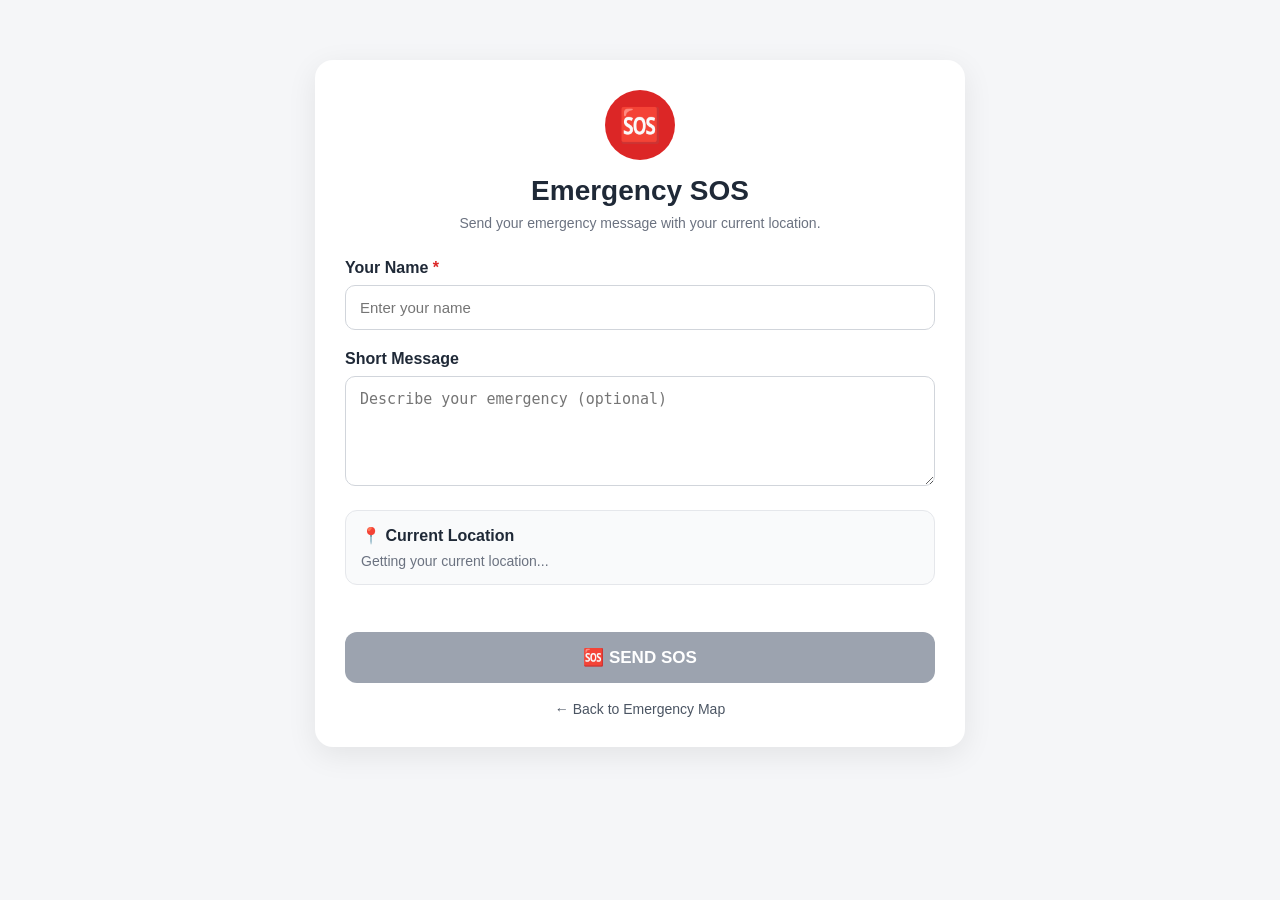
==== sos.html @ 45d238c7 "Add files via upload" ====
<!DOCTYPE html>

<html lang="en">
<head>
    <meta charset="UTF-8">
    <meta name="viewport" content="width=device-width, initial-scale=1.0">

<title>SOS Emergency</title>

<link rel="stylesheet" href="css/style.css">

<style>
    body {
        margin: 0;
        font-family: Arial, sans-serif;
        background: #f5f6f8;
        color: #1f2937;
    }

    .sos-page {
        max-width: 650px;
        margin: 40px auto;
        padding: 20px;
    }

    .sos-card {
        background: #ffffff;
        border-radius: 18px;
        padding: 30px;
        box-shadow: 0 8px 30px rgba(0, 0, 0, 0.08);
    }

    .sos-header {
        text-align: center;
        margin-bottom: 28px;
    }

    .sos-icon {
        width: 70px;
        height: 70px;
        margin: 0 auto 15px;
        border-radius: 50%;
        background: #dc2626;
        color: white;
        display: flex;
        align-items: center;
        justify-content: center;
        font-size: 34px;
    }

    .sos-header h1 {
        margin: 0 0 8px;
        font-size: 28px;
    }

    .sos-header p {
        margin: 0;
        color: #6b7280;
        font-size: 14px;
    }

    .form-group {
        margin-bottom: 20px;
    }

    .form-group label {
        display: block;
        margin-bottom: 8px;
        font-weight: 600;
    }

    .required {
        color: #dc2626;
    }

    .form-group input,
    .form-group textarea {
        width: 100%;
        box-sizing: border-box;
        padding: 13px 14px;
        border: 1px solid #d1d5db;
        border-radius: 10px;
        font-size: 15px;
        outline: none;
        transition: border-color 0.2s;
    }

    .form-group input:focus,
    .form-group textarea:focus {
        border-color: #dc2626;
    }

    .form-group textarea {
        min-height: 110px;
        resize: vertical;
    }

    .location-box {
        background: #f9fafb;
        border: 1px solid #e5e7eb;
        border-radius: 12px;
        padding: 15px;
        margin-bottom: 22px;
    }

    .location-title {
        font-weight: 600;
        margin-bottom: 8px;
    }

    #locationStatus {
        font-size: 14px;
        color: #6b7280;
    }

    #locationMap {
        display: none;
        margin-top: 8px;
        color: #2563eb;
        text-decoration: none;
        word-break: break-all;
    }

    .send-button {
        width: 100%;
        margin-top: 25px;
        padding: 15px;
        border: none;
        border-radius: 12px;
        background: #dc2626;
        color: white;
        font-size: 17px;
        font-weight: 700;
        cursor: pointer;
    }

    .send-button:hover {
        background: #b91c1c;
    }

    .send-button:disabled {
        background: #9ca3af;
        cursor: not-allowed;
    }

    .back-button {
        display: block;
        text-align: center;
        margin-top: 18px;
        color: #4b5563;
        text-decoration: none;
        font-size: 14px;
    }

    .status-message {
        margin-top: 15px;
        padding: 12px;
        border-radius: 10px;
        display: none;
        font-size: 14px;
    }

    .status-success {
        display: block;
        background: #dcfce7;
        color: #166534;
    }

    .status-error {
        display: block;
        background: #fee2e2;
        color: #991b1b;
    }

    @media (max-width: 700px) {
        .sos-page {
            margin: 15px auto;
            padding: 12px;
        }

        .sos-card {
            padding: 22px;
        }
    }
</style>

</head>

<body>

<div class="sos-page">

<div class="sos-card">

    <div class="sos-header">

        <div class="sos-icon">
            🆘
        </div>

        <h1>Emergency SOS</h1>

        <p>
            Send your emergency message with your current location.
        </p>

    </div>


    <!-- NAME -->

    <div class="form-group">

        <label for="name">
            Your Name <span class="required">*</span>
        </label>

        <input
            type="text"
            id="name"
            placeholder="Enter your name"
            maxlength="100"
            autocomplete="name"
        >

    </div>


    <!-- MESSAGE -->

    <div class="form-group">

        <label for="message">
            Short Message
        </label>

        <textarea
            id="message"
            placeholder="Describe your emergency (optional)"
            maxlength="500"
        ></textarea>

    </div>


    <!-- LOCATION -->

    <div class="location-box">

        <div class="location-title">
            📍 Current Location
        </div>

        <div id="locationStatus">
            Getting your current location...
        </div>

        <a
            id="locationMap"
            href="#"
            target="_blank"
            rel="noopener noreferrer"
        >
            Open location in Google Maps
        </a>

    </div>


    <!-- STATUS -->

    <div
        id="statusMessage"
        class="status-message"
    ></div>


    <!-- SEND -->

    <button
        id="sendSOS"
        class="send-button"
        type="button"
        disabled
    >
        🆘 SEND SOS
    </button>


    <a
        href="index.html"
        class="back-button"
    >
        ← Back to Emergency Map
    </a>

</div>

</div>

<script src="js/sos.js"></script>

</body>
</html>
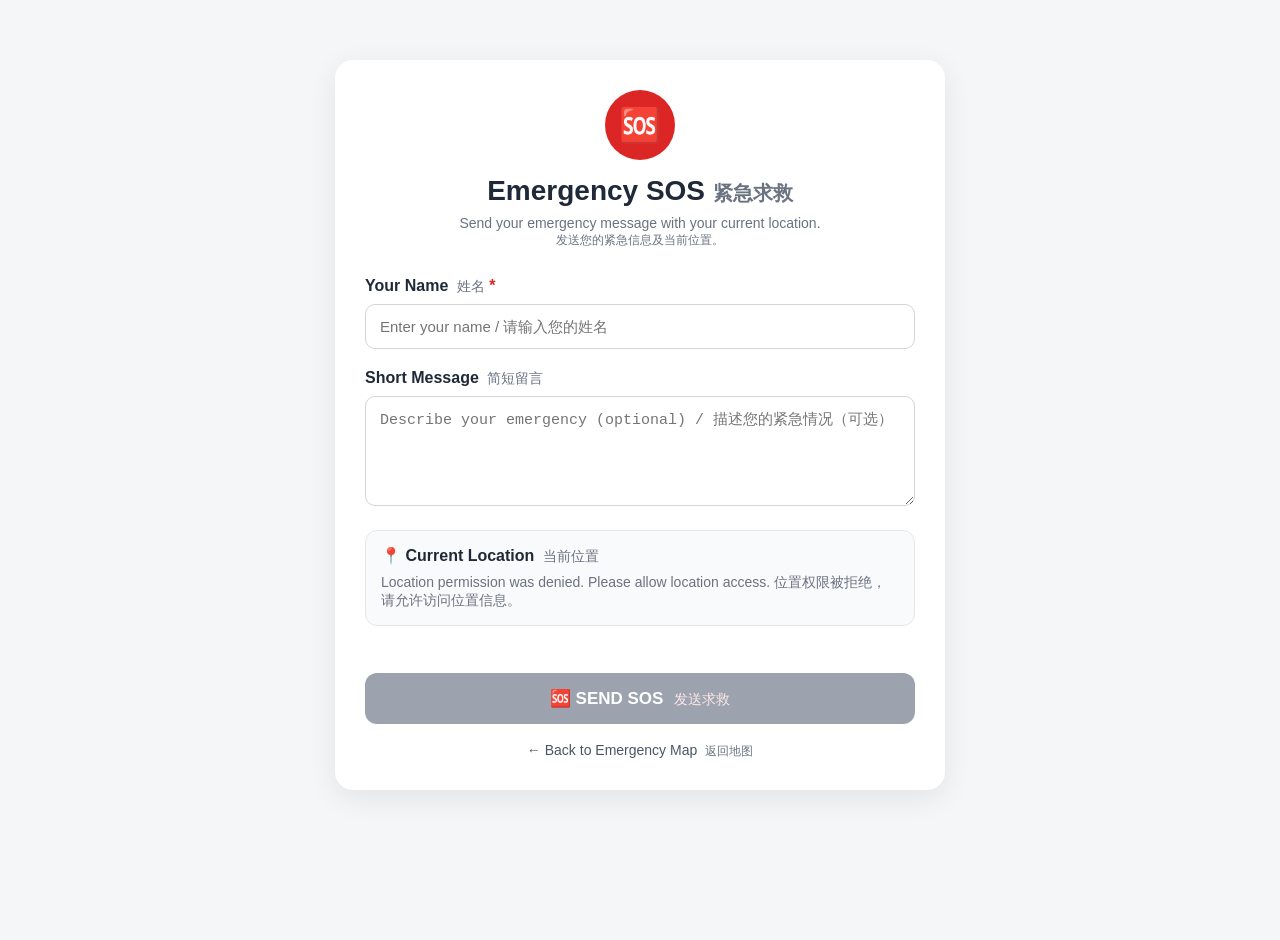
==== commit f1a03c79: "Add files via upload" ====
--- a/sos.html
+++ b/sos.html
@@ -3,7 +3,7 @@
 <html lang="en">
 <head>
     <meta charset="UTF-8">
-    <meta name="viewport" content="width=device-width, initial-scale=1.0">
+    <meta name="viewport" content="width=device-width, initial-scale=1.0, viewport-fit=cover">
 
 <title>SOS Emergency</title>
 
@@ -15,12 +15,13 @@
         font-family: Arial, sans-serif;
         background: #f5f6f8;
         color: #1f2937;
+        padding-bottom: env(safe-area-inset-bottom, 0px);
     }
 
     .sos-page {
         max-width: 650px;
         margin: 40px auto;
-        padding: 20px;
+        padding: 20px 20px calc(50px + env(safe-area-inset-bottom, 0px));
     }
 
     .sos-card {
@@ -172,6 +173,29 @@
         color: #991b1b;
     }
 
+    .zh {
+        display: block;
+        color: #6b7280;
+        font-size: 0.85em;
+        font-weight: 400;
+        margin-top: 2px;
+    }
+
+    label .zh,
+    .back-button .zh {
+        display: inline;
+        margin-top: 0;
+        margin-left: 4px;
+    }
+
+    .send-button .zh {
+        display: inline;
+        color: #fde8e8;
+        margin-top: 0;
+        margin-left: 6px;
+        font-size: 0.8em;
+    }
+
     @media (max-width: 700px) {
         .sos-page {
             margin: 15px auto;
@@ -198,10 +222,11 @@
             🆘
         </div>
 
-        <h1>Emergency SOS</h1>
+        <h1>Emergency SOS <span style="font-size:0.7em;color:#6b7280;font-weight:600;">紧急求救</span></h1>
 
         <p>
             Send your emergency message with your current location.
+            <span class="zh">发送您的紧急信息及当前位置。</span>
         </p>
 
     </div>
@@ -212,13 +237,13 @@
     <div class="form-group">
 
         <label for="name">
-            Your Name <span class="required">*</span>
+            Your Name <span class="zh" style="display:inline;margin-left:4px;">姓名</span> <span class="required">*</span>
         </label>
 
         <input
             type="text"
             id="name"
-            placeholder="Enter your name"
+            placeholder="Enter your name / 请输入您的姓名"
             maxlength="100"
             autocomplete="name"
         >
@@ -231,12 +256,12 @@
     <div class="form-group">
 
         <label for="message">
-            Short Message
+            Short Message <span class="zh" style="display:inline;margin-left:4px;">简短留言</span>
         </label>
 
         <textarea
             id="message"
-            placeholder="Describe your emergency (optional)"
+            placeholder="Describe your emergency (optional) / 描述您的紧急情况（可选）"
             maxlength="500"
         ></textarea>
 
@@ -248,11 +273,11 @@
     <div class="location-box">
 
         <div class="location-title">
-            📍 Current Location
+            📍 Current Location <span class="zh" style="display:inline;margin-left:4px;">当前位置</span>
         </div>
 
         <div id="locationStatus">
-            Getting your current location...
+            Getting your current location... 正在获取您的位置…
         </div>
 
         <a
@@ -261,7 +286,7 @@
             target="_blank"
             rel="noopener noreferrer"
         >
-            Open location in Google Maps
+            Open location in Google Maps <span class="zh" style="display:inline;">在谷歌地图中查看位置</span>
         </a>
 
     </div>
@@ -283,7 +308,7 @@
         type="button"
         disabled
     >
-        🆘 SEND SOS
+        🆘 SEND SOS <span class="zh">发送求救</span>
     </button>
 
 
@@ -291,7 +316,7 @@
         href="index.html"
         class="back-button"
     >
-        ← Back to Emergency Map
+        ← Back to Emergency Map <span class="zh" style="display:inline;">返回地图</span>
     </a>
 
 </div>
--- a/css/style.css
+++ b/css/style.css
@@ -0,0 +1 @@
+*{box-sizing:border-box}html,body,#map{width:100%;height:100%;margin:0}body{font-family:Inter,-apple-system,BlinkMacSystemFont,"Segoe UI",sans-serif;color:#172033;overflow:hidden}.panel{background:rgba(255,255,255,.96);border:1px solid rgba(20,30,50,.1);border-radius:14px;box-shadow:0 8px 28px rgba(0,0,0,.14);backdrop-filter:blur(10px)}button,select{font:inherit}.topbar{position:absolute;z-index:1000;top:14px;left:14px;right:14px;display:flex;align-items:center;justify-content:space-between;pointer-events:none}.topbar>*{pointer-events:auto}.topbar b{display:block;font-size:18px}.topbar small{color:#667085;font-size:11px}.danger,.primary{border:0;color:#fff;font-weight:800;cursor:pointer;border-radius:9px}.danger{background:#c62828;padding:10px 14px;box-shadow:0 4px 12px rgba(198,40,40,.25);text-decoration:none;display:inline-block}.primary{background:#1769aa;padding:9px;width:100%;margin-top:8px}.route-panel{position:absolute;z-index:1000;top:70px;left:14px;width:310px;padding:12px}.route-panel label{display:block;font-size:11px;font-weight:700;color:#667085;margin-bottom:5px}.route-panel select{width:100%;padding:9px;border:1px solid #d8dee8;border-radius:9px;background:#fff}.nearby{position:absolute;z-index:1000;left:14px;bottom:14px;width:370px;max-height:53vh;overflow:hidden;padding:13px}.heading{display:flex;justify-content:space-between;align-items:center;gap:8px}.heading h2{margin:0;font-size:15px}.heading small{color:#667085;font-size:11px}.round{width:32px;height:32px;border:0;border-radius:8px;background:#f2f4f7;cursor:pointer;font-size:18px}.tabs{display:flex;gap:5px;overflow:auto;margin:12px 0 9px}.tabs button{border:1px solid #dfe4ea;background:#fff;border-radius:20px;padding:6px 10px;font-size:11px;cursor:pointer;white-space:nowrap}.tabs button.active{background:#172033;color:#fff;border-color:#172033}.service-card{border:1px solid #e7eaf0;border-radius:10px;padding:9px;margin-bottom:7px}.service-top{display:flex;justify-content:space-between;gap:8px}.service-name{font-weight:750;font-size:13px}.service-type{font-size:10px;color:#667085;margin-top:2px}.meta{display:flex;gap:12px;font-size:11px;color:#475467;margin-top:6px}.actions{display:flex;gap:6px;margin-top:8px}.small{flex:1;border:0;border-radius:7px;padding:7px;font-size:11px;cursor:pointer;background:#eef2f6}.small.primary{background:#1769aa;color:#fff;margin:0}.map-tools{position:absolute;z-index:1000;right:14px;bottom:14px;display:flex;gap:6px}.map-tools button{border:1px solid rgba(20,30,50,.12);background:#fff;border-radius:9px;padding:9px 11px;cursor:pointer;box-shadow:0 4px 14px rgba(0,0,0,.12);font-size:11px;font-weight:700}.layers{position:absolute;z-index:1001;right:14px;bottom:58px;width:220px;padding:12px}.layers label{display:block;font-size:12px;margin:10px 0}.hidden{display:none!important}.user-dot{width:18px;height:18px;border-radius:50%;background:#1769aa;border:3px solid #fff;box-shadow:0 0 0 5px rgba(23,105,170,.22)}.leaflet-routing-container{display:none!important}@media(max-width:700px){.route-panel{top:62px;width:calc(100% - 28px)}.nearby{width:calc(100% - 28px);max-height:44vh}.map-tools{bottom:calc(44vh + 20px);right:10px}.topbar b{font-size:15px}}
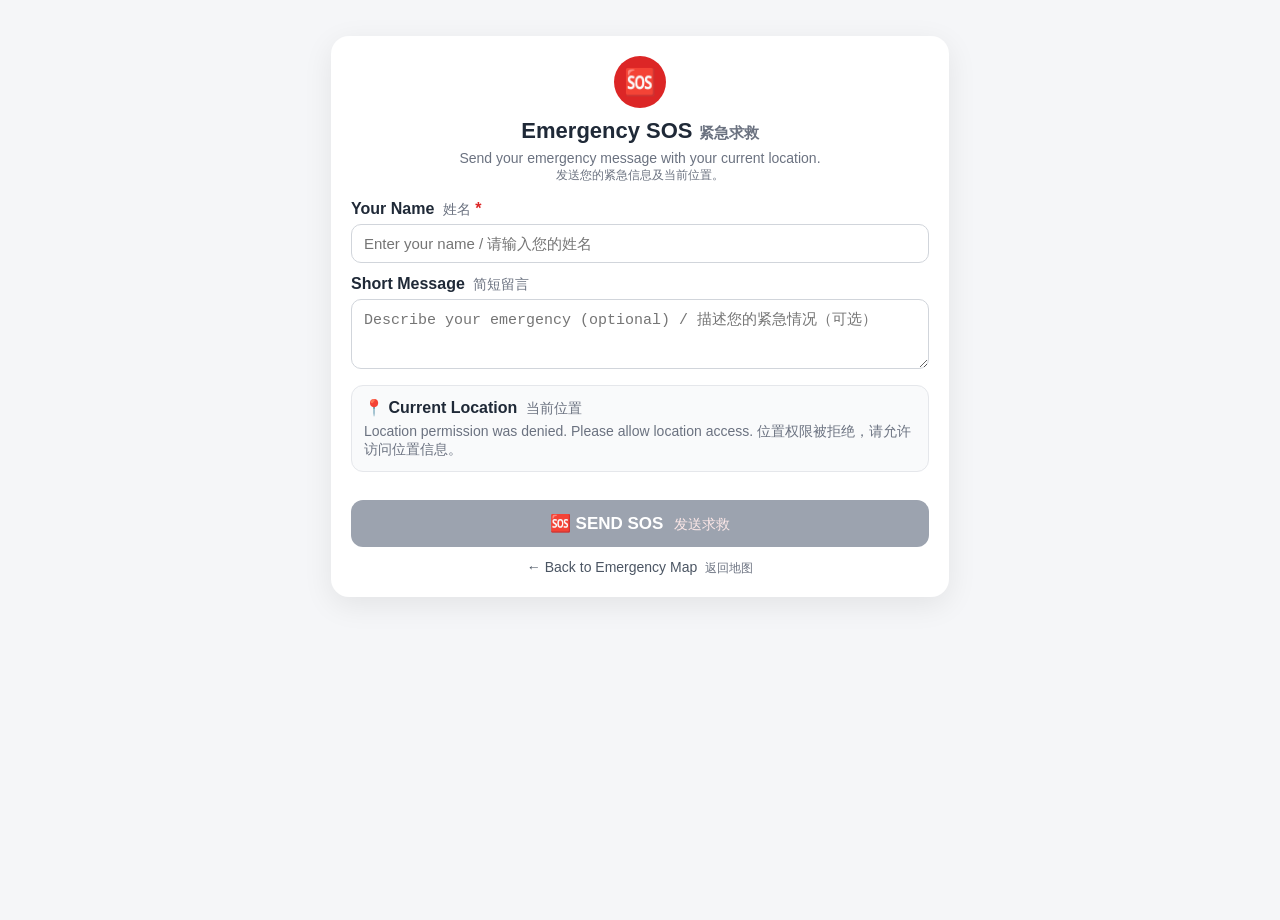
==== commit a24906f7: "Add files via upload" ====
--- a/sos.html
+++ b/sos.html
@@ -20,38 +20,38 @@
 
     .sos-page {
         max-width: 650px;
-        margin: 40px auto;
-        padding: 20px 20px calc(50px + env(safe-area-inset-bottom, 0px));
+        margin: 20px auto;
+        padding: 16px 16px calc(30px + env(safe-area-inset-bottom, 0px));
     }
 
     .sos-card {
         background: #ffffff;
         border-radius: 18px;
-        padding: 30px;
+        padding: 20px;
         box-shadow: 0 8px 30px rgba(0, 0, 0, 0.08);
     }
 
     .sos-header {
         text-align: center;
-        margin-bottom: 28px;
+        margin-bottom: 16px;
     }
 
     .sos-icon {
-        width: 70px;
-        height: 70px;
-        margin: 0 auto 15px;
+        width: 52px;
+        height: 52px;
+        margin: 0 auto 10px;
         border-radius: 50%;
         background: #dc2626;
         color: white;
         display: flex;
         align-items: center;
         justify-content: center;
-        font-size: 34px;
+        font-size: 26px;
     }
 
     .sos-header h1 {
-        margin: 0 0 8px;
-        font-size: 28px;
+        margin: 0 0 6px;
+        font-size: 22px;
     }
 
     .sos-header p {
@@ -61,12 +61,12 @@
     }
 
     .form-group {
-        margin-bottom: 20px;
+        margin-bottom: 12px;
     }
 
     .form-group label {
         display: block;
-        margin-bottom: 8px;
+        margin-bottom: 5px;
         font-weight: 600;
     }
 
@@ -78,7 +78,7 @@
     .form-group textarea {
         width: 100%;
         box-sizing: border-box;
-        padding: 13px 14px;
+        padding: 10px 12px;
         border: 1px solid #d1d5db;
         border-radius: 10px;
         font-size: 15px;
@@ -92,7 +92,7 @@
     }
 
     .form-group textarea {
-        min-height: 110px;
+        min-height: 70px;
         resize: vertical;
     }
 
@@ -100,13 +100,13 @@
         background: #f9fafb;
         border: 1px solid #e5e7eb;
         border-radius: 12px;
-        padding: 15px;
-        margin-bottom: 22px;
+        padding: 12px;
+        margin-bottom: 14px;
     }
 
     .location-title {
         font-weight: 600;
-        margin-bottom: 8px;
+        margin-bottom: 5px;
     }
 
     #locationStatus {
@@ -124,8 +124,8 @@
 
     .send-button {
         width: 100%;
-        margin-top: 25px;
-        padding: 15px;
+        margin-top: 14px;
+        padding: 13px;
         border: none;
         border-radius: 12px;
         background: #dc2626;
@@ -147,15 +147,15 @@
     .back-button {
         display: block;
         text-align: center;
-        margin-top: 18px;
+        margin-top: 12px;
         color: #4b5563;
         text-decoration: none;
         font-size: 14px;
     }
 
     .status-message {
-        margin-top: 15px;
-        padding: 12px;
+        margin-top: 10px;
+        padding: 10px;
         border-radius: 10px;
         display: none;
         font-size: 14px;
@@ -198,12 +198,12 @@
 
     @media (max-width: 700px) {
         .sos-page {
-            margin: 15px auto;
-            padding: 12px;
+            margin: 10px auto;
+            padding: 10px 10px calc(24px + env(safe-area-inset-bottom, 0px));
         }
 
         .sos-card {
-            padding: 22px;
+            padding: 16px;
         }
     }
 </style>
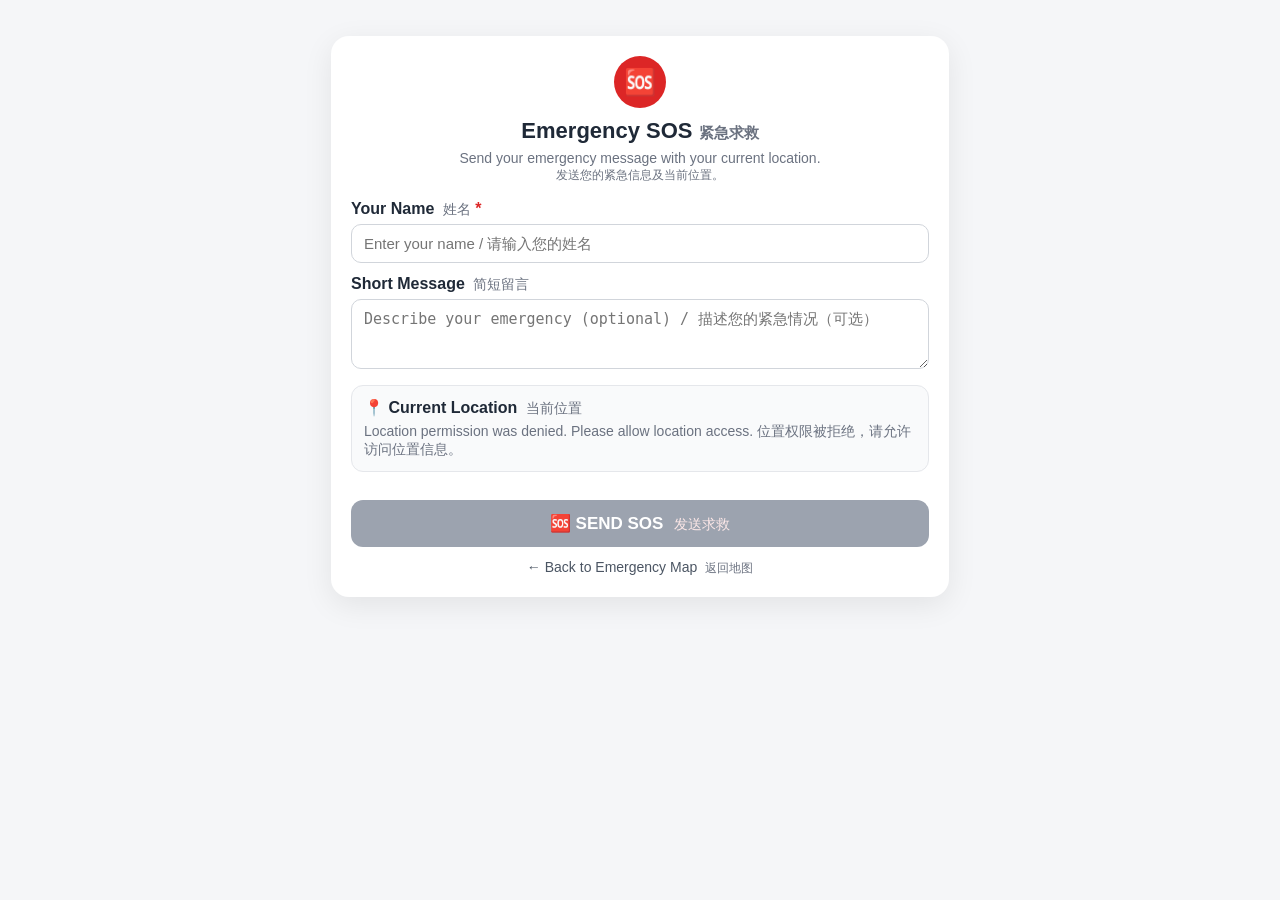
==== commit 667ff97d: "Fix SOS reliability and server exposure - app.py: only treat the SMS as sent when BulkSMSBD returns " ====
--- a/sos.html
+++ b/sos.html
@@ -10,6 +10,17 @@
 <link rel="stylesheet" href="css/style.css">
 
 <style>
+    /* css/style.css locks the page (overflow:hidden; height:100%) for
+       the full-screen map. This page is a normal scrolling form, so
+       undo that here — otherwise the Send button can be unreachable
+       on small phones. */
+    html,
+    body {
+        height: auto;
+        min-height: 100%;
+        overflow: auto;
+    }
+
     body {
         margin: 0;
         font-family: Arial, sans-serif;
